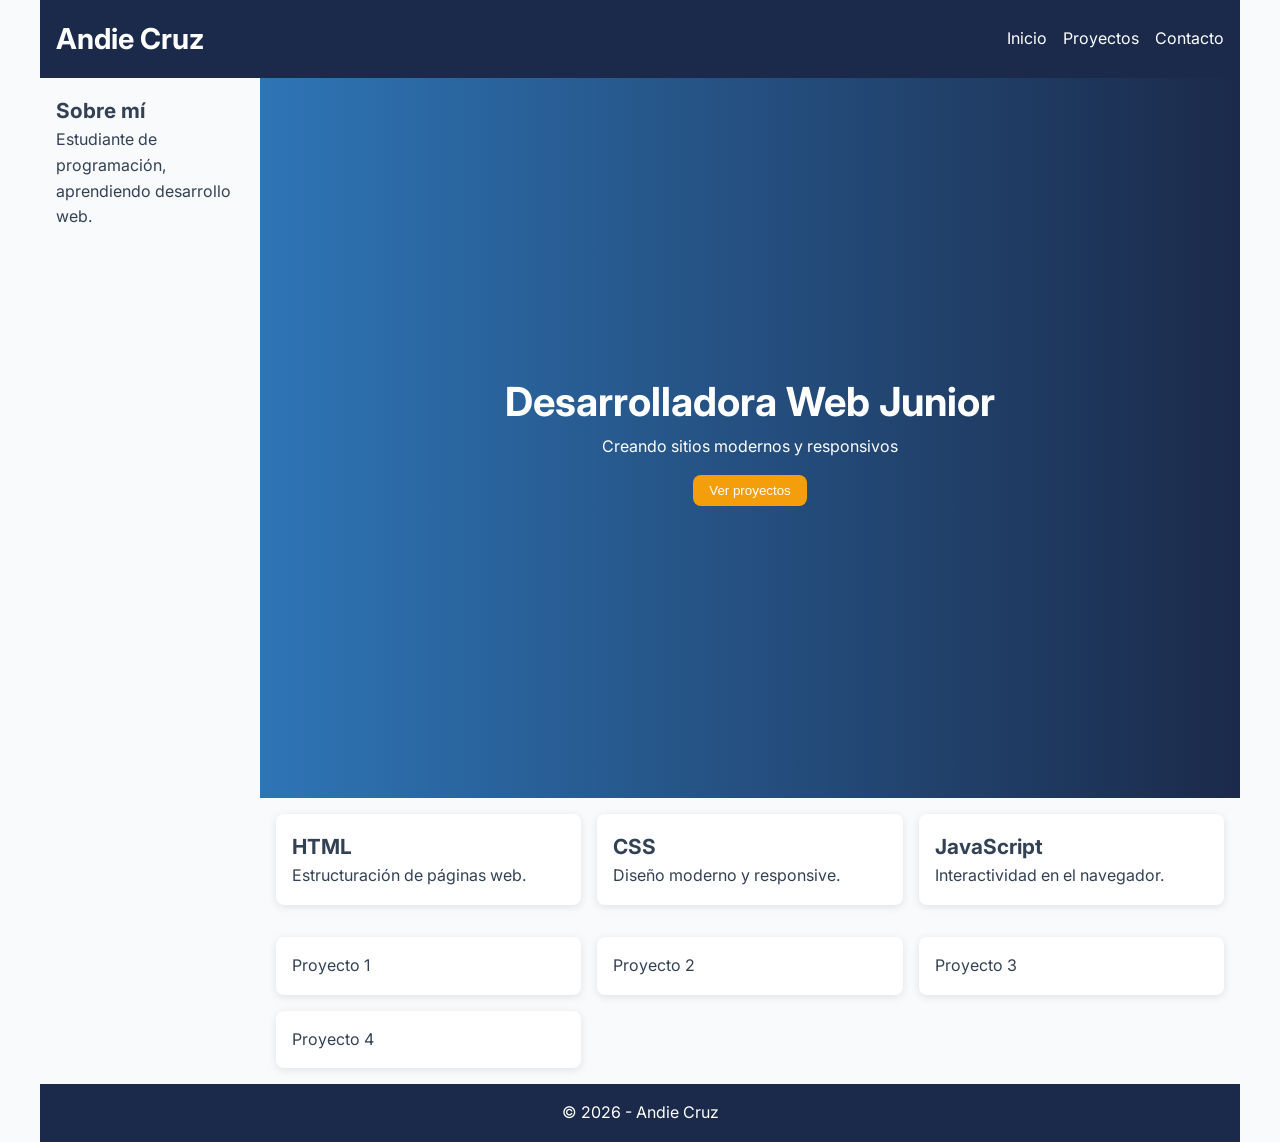
==== index.html @ eafb8ec5 "agrego link a contacto en navbar" ====
<!DOCTYPE html>
<html lang="es">
<head>
  <meta charset="UTF-8">
  <title>Portfolio - Andie Cruz</title>

  <!-- Google Fonts -->
  <link href="https://fonts.googleapis.com/css2?family=Inter&display=swap" rel="stylesheet">

  <link rel="stylesheet" href="css/style.css">
</head>

<body class="layout">

  <!-- HEADER -->
  <header>
    <h2>Andie Cruz</h2>
   <nav>
  <a href="index.html">Inicio</a>
  <a href="#proyectos">Proyectos</a>
  <a href="contact.html">Contacto</a>
  </nav>
  </header>

  <!-- SIDEBAR -->
  <aside>
    <h3>Sobre mí</h3>
    <p>Estudiante de programación, aprendiendo desarrollo web.</p>
  </aside>

  <!-- MAIN -->
  <main>

    <!-- HERO -->
    <section class="hero">
      <div>
        <h1>Desarrolladora Web Junior</h1>
        <p>Creando sitios modernos y responsivos</p>
        <button>Ver proyectos</button>
      </div>
    </section>

    <!-- TARJETAS -->
    <section class="cards">
      <div class="card">
        <h3>HTML</h3>
        <p>Estructuración de páginas web.</p>
      </div>

      <div class="card">
        <h3>CSS</h3>
        <p>Diseño moderno y responsive.</p>
      </div>

      <div class="card">
        <h3>JavaScript</h3>
        <p>Interactividad en el navegador.</p>
      </div>
    </section>

    <!-- GALERÍA -->
    <section class="gallery">
      <div class="card">Proyecto 1</div>
      <div class="card">Proyecto 2</div>
      <div class="card">Proyecto 3</div>
      <div class="card">Proyecto 4</div>
    </section>

  </main>

  <!-- FOOTER -->
  <footer>
    <p>© 2026 - Andie Cruz</p>
  </footer>

</body>
</html>
---- css/style.css ----
/* VARIABLES */
:root {
  --color-primary: #2E75B6;
  --color-secondary: #1B2A4A;
  --color-accent: #F59E0B;
  --color-text: #334155;
  --color-bg: #F8FAFC;
  --radius: 8px;
  --shadow: 0 2px 8px rgba(0,0,0,0.1);
  --font-main: "Inter", Arial, sans-serif;
}

/* RESET */
* {
  margin: 0;
  padding: 0;
  box-sizing: border-box;
}

/* BODY */
body {
  font-family: var(--font-main);
  background: var(--color-bg);
  color: var(--color-text);
}

/* TIPOGRAFÍA */
h1 { font-size: 2.5rem; }
h2 { font-size: 1.8rem; }
h3 { font-size: 1.3rem; }

body {
  font-size: 1rem;
  line-height: 1.6;
}

/* GRID LAYOUT */
.layout {
  display: grid;
  grid-template-columns: 1fr;
  grid-template-areas:
    "header"
    "main"
    "footer";
  min-height: 100vh;
}

/* AREAS */
header { grid-area: header; }
aside { grid-area: sidebar; }
main { grid-area: main; }
footer { grid-area: footer; }

/* HEADER (Flexbox) */
header {
  display: flex;
  justify-content: space-between;
  align-items: center;
  background: var(--color-secondary);
  color: white;
  padding: 1rem;
}

nav {
  display: flex;
  gap: 1rem;
}

nav a {
  color: white;
  text-decoration: none;
  transition: 0.3s;
}

nav a:hover {
  color: var(--color-accent);
}

/* SIDEBAR */
aside {
  display: none;
  padding: 1rem;
}

/* HERO */
.hero {
  display: flex;
  justify-content: center;
  align-items: center;
  min-height: 80vh;
  background: linear-gradient(to right, #2E75B6, #1B2A4A);
  color: white;
  text-align: center;
}

.hero button {
  margin-top: 1rem;
  padding: 0.5rem 1rem;
  border: none;
  background: var(--color-accent);
  color: white;
  border-radius: var(--radius);
  cursor: pointer;
}

/* CARDS */
.cards {
  display: flex;
  flex-wrap: wrap;
  gap: 1rem;
  padding: 1rem;
}

.card {
  flex: 1 1 280px;
  background: white;
  padding: 1rem;
  border-radius: var(--radius);
  box-shadow: var(--shadow);
  transition: 0.3s;
}

.card:hover {
  transform: translateY(-4px);
}

/* GALERÍA */
.gallery {
  display: grid;
  grid-template-columns: repeat(auto-fit, minmax(280px, 1fr));
  gap: 1rem;
  padding: 1rem;
}

/* FOOTER */
footer {
  background: var(--color-secondary);
  color: white;
  text-align: center;
  padding: 1rem;
}

/* 📱 TABLET */
@media (min-width: 768px) {
  .layout {
    grid-template-columns: 220px 1fr;
    grid-template-areas:
      "header header"
      "sidebar main"
      "footer footer";
  }

  aside {
    display: block;
  }
}

/* 💻 DESKTOP */
@media (min-width: 1024px) {
  .layout {
    max-width: 1200px;
    margin: auto;
  }
}

/* 🖥️ PANTALLAS GRANDES */
@media (min-width: 1440px) {
  .layout {
    max-width: 1400px;
  }
}
/* CONTACTO */
.contact {
  padding: 2rem;
}

form {
  max-width: 500px;
  margin: auto;
  display: flex;
  flex-direction: column;
  gap: 1rem;
}

.form-group {
  display: flex;
  flex-direction: column;
}

input, textarea {
  padding: 0.5rem;
  border-radius: var(--radius);
  border: 1px solid #ccc;
}

button {
  padding: 0.7rem;
  background: var(--color-primary);
  color: white;
  border: none;
  border-radius: var(--radius);
  cursor: pointer;
  transition: 0.3s;
}

button:hover {
  background: var(--color-accent);
}
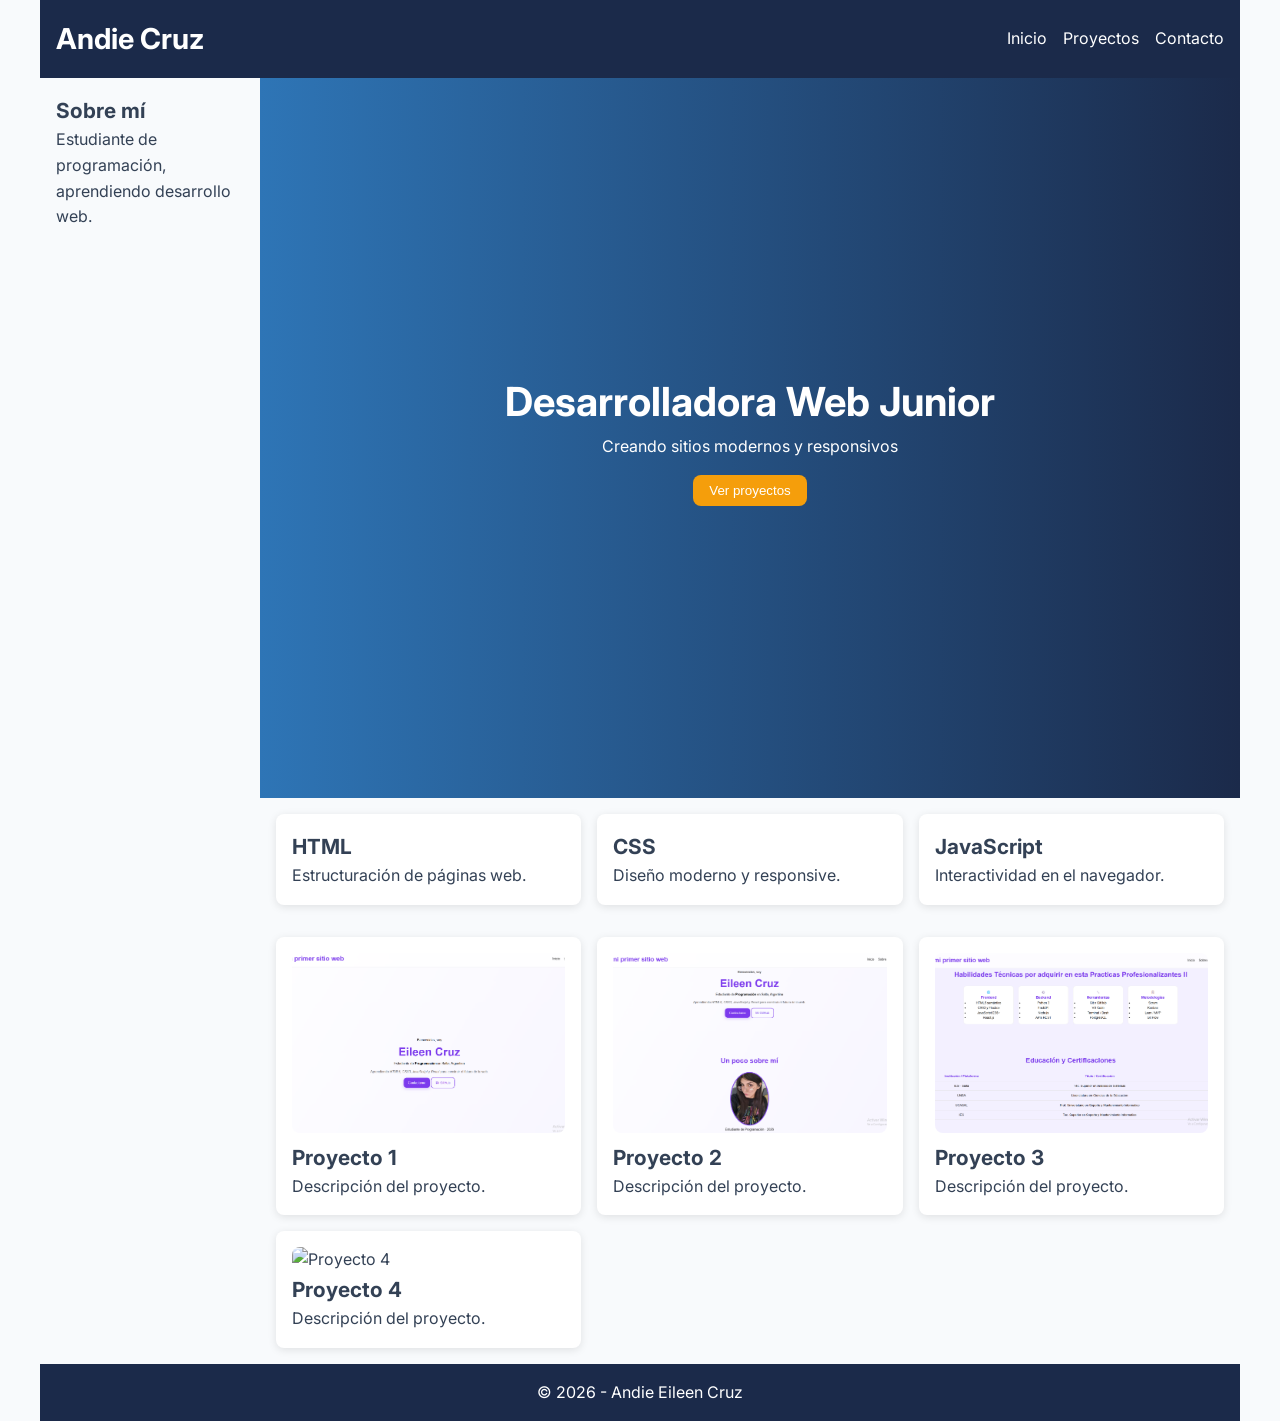
==== commit 77f7f12e: "agrego imagenes de proyectos 1,2,3" ====
--- a/index.html
+++ b/index.html
@@ -59,18 +59,39 @@
     </section>
 
     <!-- GALERÍA -->
-    <section class="gallery">
-      <div class="card">Proyecto 1</div>
-      <div class="card">Proyecto 2</div>
-      <div class="card">Proyecto 3</div>
-      <div class="card">Proyecto 4</div>
-    </section>
+<section class="gallery" id="proyectos">
+
+  <div class="card">
+    <img src="images/proyecto1.png" alt="Proyecto 1">
+    <h3>Proyecto 1</h3>
+    <p>Descripción del proyecto.</p>
+  </div>
+
+  <div class="card">
+    <img src="images/proyecto2.png" alt="Proyecto 2">
+    <h3>Proyecto 2</h3>
+    <p>Descripción del proyecto.</p>
+  </div>
+
+  <div class="card">
+    <img src="images/proyecto3.png" alt="Proyecto 3">
+    <h3>Proyecto 3</h3>
+    <p>Descripción del proyecto.</p>
+  </div>
+
+  <div class="card">
+    <img src="images/proyecto4.png" alt="Proyecto 4">
+    <h3>Proyecto 4</h3>
+    <p>Descripción del proyecto.</p>
+  </div>
+
+</section>
 
   </main>
 
   <!-- FOOTER -->
   <footer>
-    <p>© 2026 - Andie Cruz</p>
+    <p>© 2026 - Andie Eileen Cruz</p>
   </footer>
 
 </body>
--- a/css/style.css
+++ b/css/style.css
@@ -140,7 +140,7 @@
   padding: 1rem;
 }
 
-/* 📱 TABLET */
+/* TABLET */
 @media (min-width: 768px) {
   .layout {
     grid-template-columns: 220px 1fr;
@@ -155,7 +155,7 @@
   }
 }
 
-/* 💻 DESKTOP */
+/* DESKTOP */
 @media (min-width: 1024px) {
   .layout {
     max-width: 1200px;
@@ -163,7 +163,7 @@
   }
 }
 
-/* 🖥️ PANTALLAS GRANDES */
+/* PANTALLAS GRANDES */
 @media (min-width: 1440px) {
   .layout {
     max-width: 1400px;
@@ -206,3 +206,10 @@
 button:hover {
   background: var(--color-accent);
 }
+
+.gallery img {
+  width: 100%;
+  height: 180px;
+  object-fit: cover;
+  border-radius: var(--radius);
+}
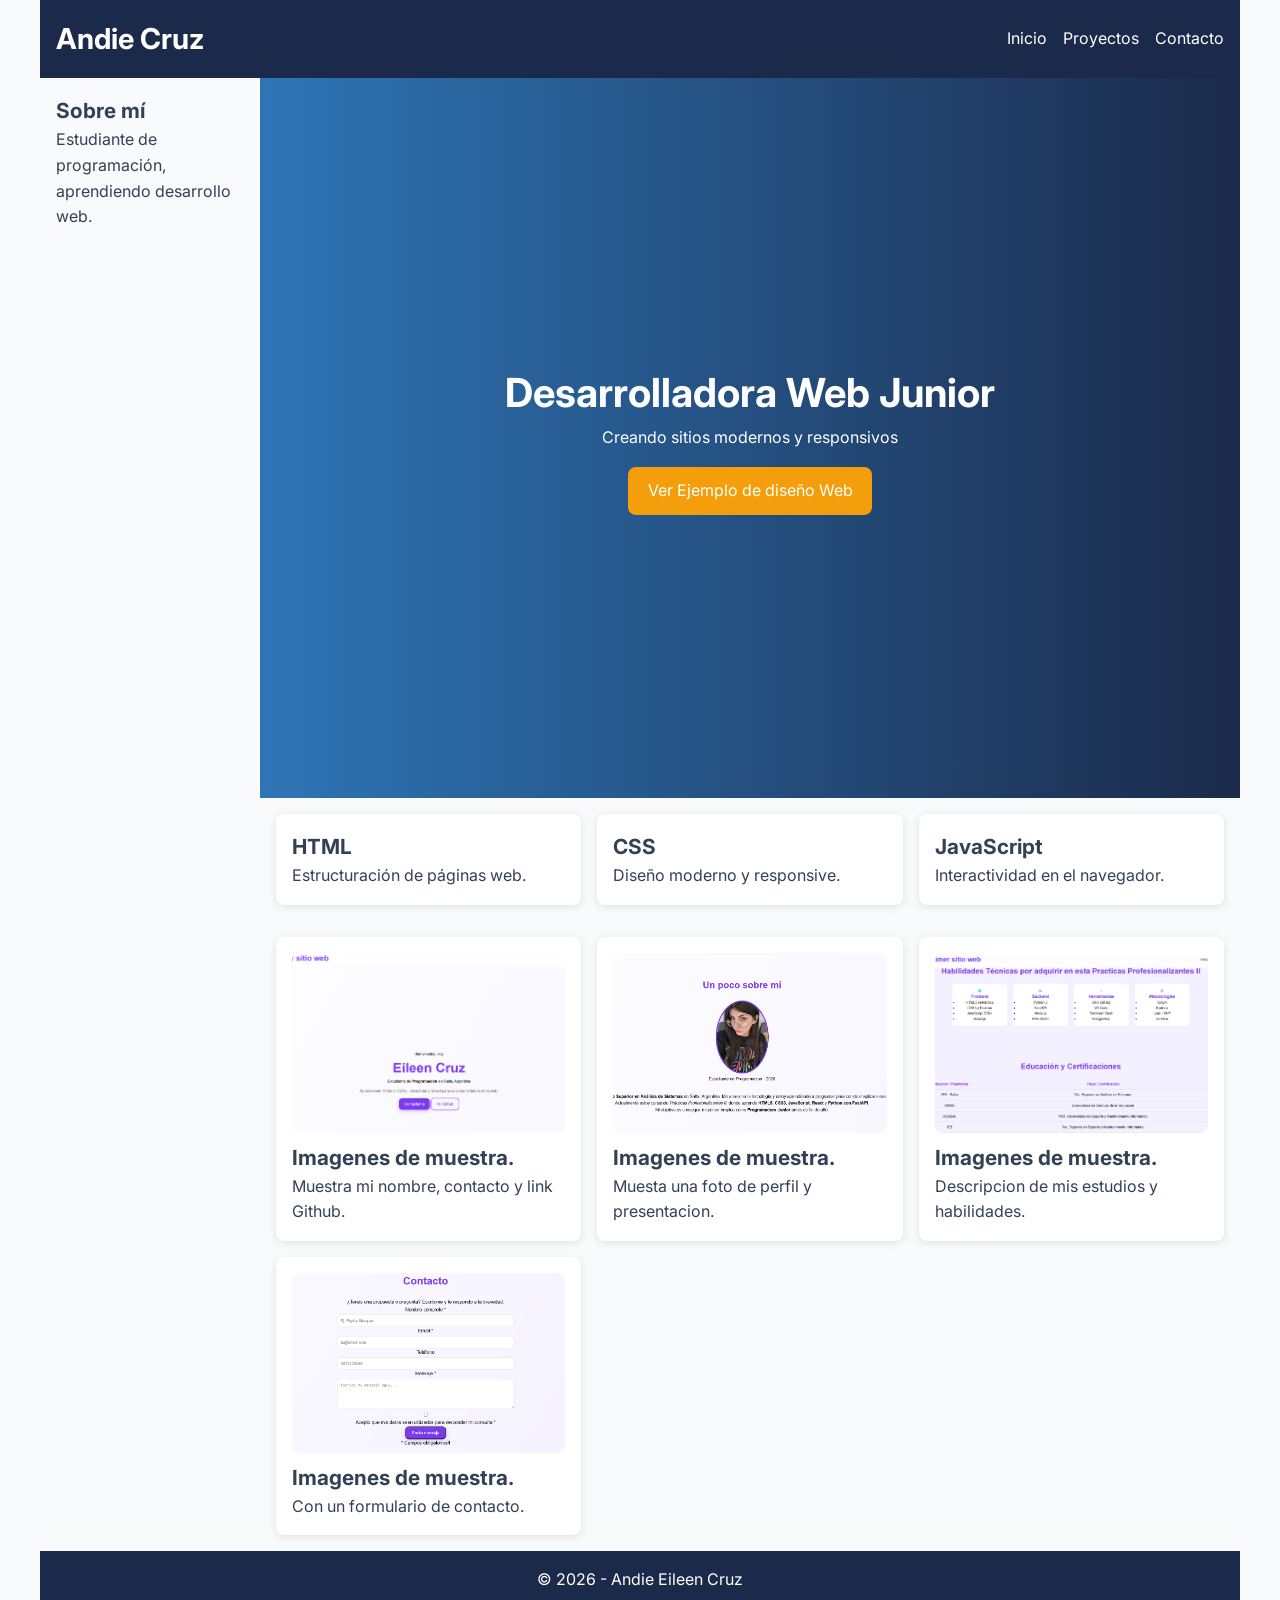
==== commit d19d297d: "agrego boton de mi proyecto y imagen proyecto4" ====
--- a/index.html
+++ b/index.html
@@ -36,7 +36,7 @@
       <div>
         <h1>Desarrolladora Web Junior</h1>
         <p>Creando sitios modernos y responsivos</p>
-        <button>Ver proyectos</button>
+        <a href="#proyectos" class="btn">Ver Ejemplo de diseño Web</a>
       </div>
     </section>
 
@@ -59,30 +59,30 @@
     </section>
 
     <!-- GALERÍA -->
-<section class="gallery" id="proyectos">
+  <section class="gallery" id="proyectos">
 
   <div class="card">
     <img src="images/proyecto1.png" alt="Proyecto 1">
-    <h3>Proyecto 1</h3>
-    <p>Descripción del proyecto.</p>
+    <h3>Imagenes de muestra.</h3>
+    <p>Muestra mi nombre, contacto y link Github.</p>
   </div>
 
   <div class="card">
     <img src="images/proyecto2.png" alt="Proyecto 2">
-    <h3>Proyecto 2</h3>
-    <p>Descripción del proyecto.</p>
+    <h3>Imagenes de muestra.</h3>
+    <p>Muesta una foto de perfil y presentacion.</p>
   </div>
 
   <div class="card">
     <img src="images/proyecto3.png" alt="Proyecto 3">
-    <h3>Proyecto 3</h3>
-    <p>Descripción del proyecto.</p>
+    <h3>Imagenes de muestra.</h3>
+    <p>Descripcion de mis estudios y habilidades.</p>
   </div>
 
   <div class="card">
     <img src="images/proyecto4.png" alt="Proyecto 4">
-    <h3>Proyecto 4</h3>
-    <p>Descripción del proyecto.</p>
+    <h3>Imagenes de muestra.</h3>
+    <p>Con un formulario de contacto.</p>
   </div>
 
 </section>
--- a/css/style.css
+++ b/css/style.css
@@ -212,4 +212,18 @@
   height: 180px;
   object-fit: cover;
   border-radius: var(--radius);
+}
+.btn {
+  display: inline-block;
+  margin-top: 1rem;
+  padding: 0.7rem 1.2rem;
+  background: var(--color-accent);
+  color: white;
+  text-decoration: none;
+  border-radius: var(--radius);
+  transition: 0.3s;
+}
+
+.btn:hover {
+  background: var(--color-primary);
 }
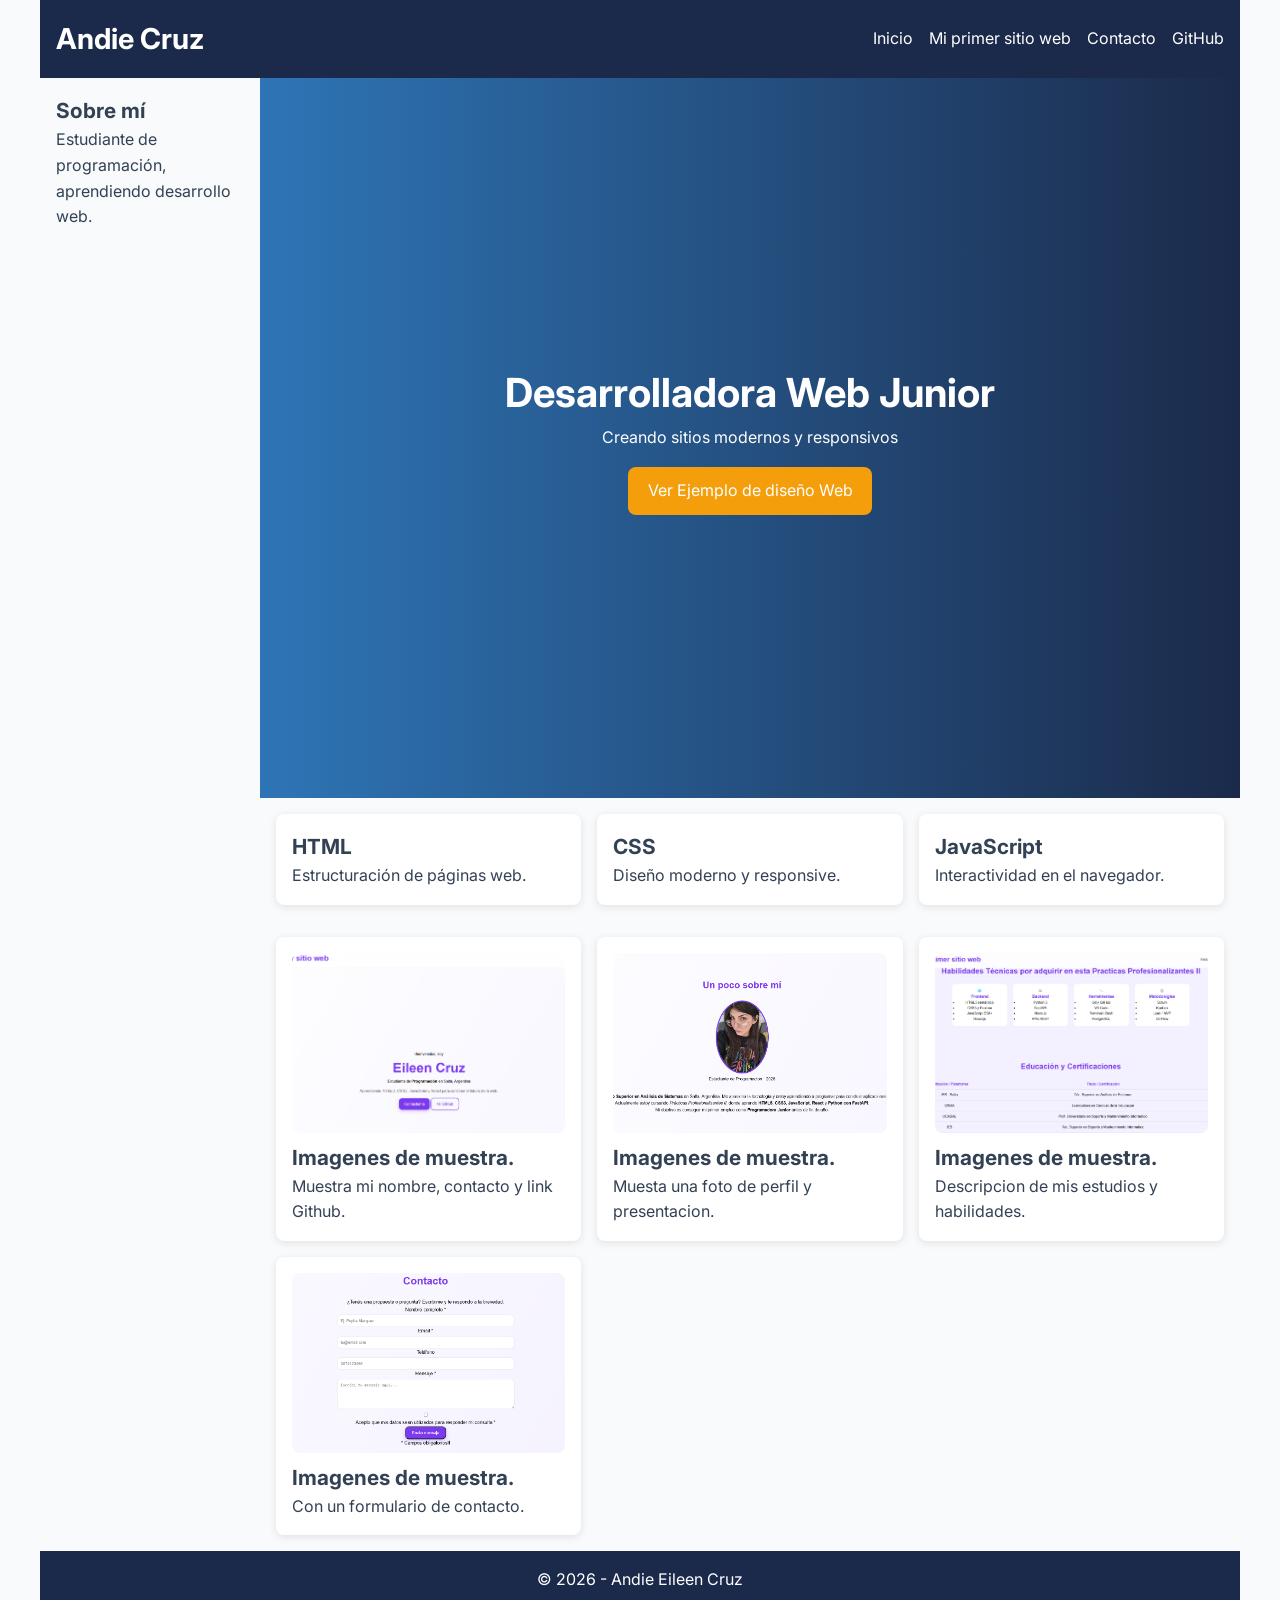
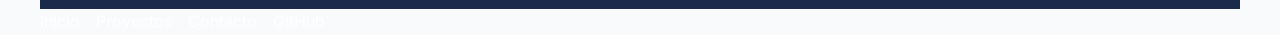
==== commit 3b333947: "agrego link a github y boton a imagenes de ejemplo" ====
--- a/index.html
+++ b/index.html
@@ -17,8 +17,9 @@
     <h2>Andie Cruz</h2>
    <nav>
   <a href="index.html">Inicio</a>
-  <a href="#proyectos">Proyectos</a>
+  <a href="#proyectos">Mi primer sitio web</a>
   <a href="contact.html">Contacto</a>
+  <a href="https://github.com/eileencross" target="_blank">GitHub</a>
   </nav>
   </header>
 
@@ -95,4 +96,10 @@
   </footer>
 
 </body>
-</html>+</html>
+<nav>
+  <a href="index.html">Inicio</a>
+  <a href="#proyectos">Proyectos</a>
+  <a href="contact.html">Contacto</a>
+  <a href="https://github.com/eileencross" target="_blank">GitHub</a>
+</nav>
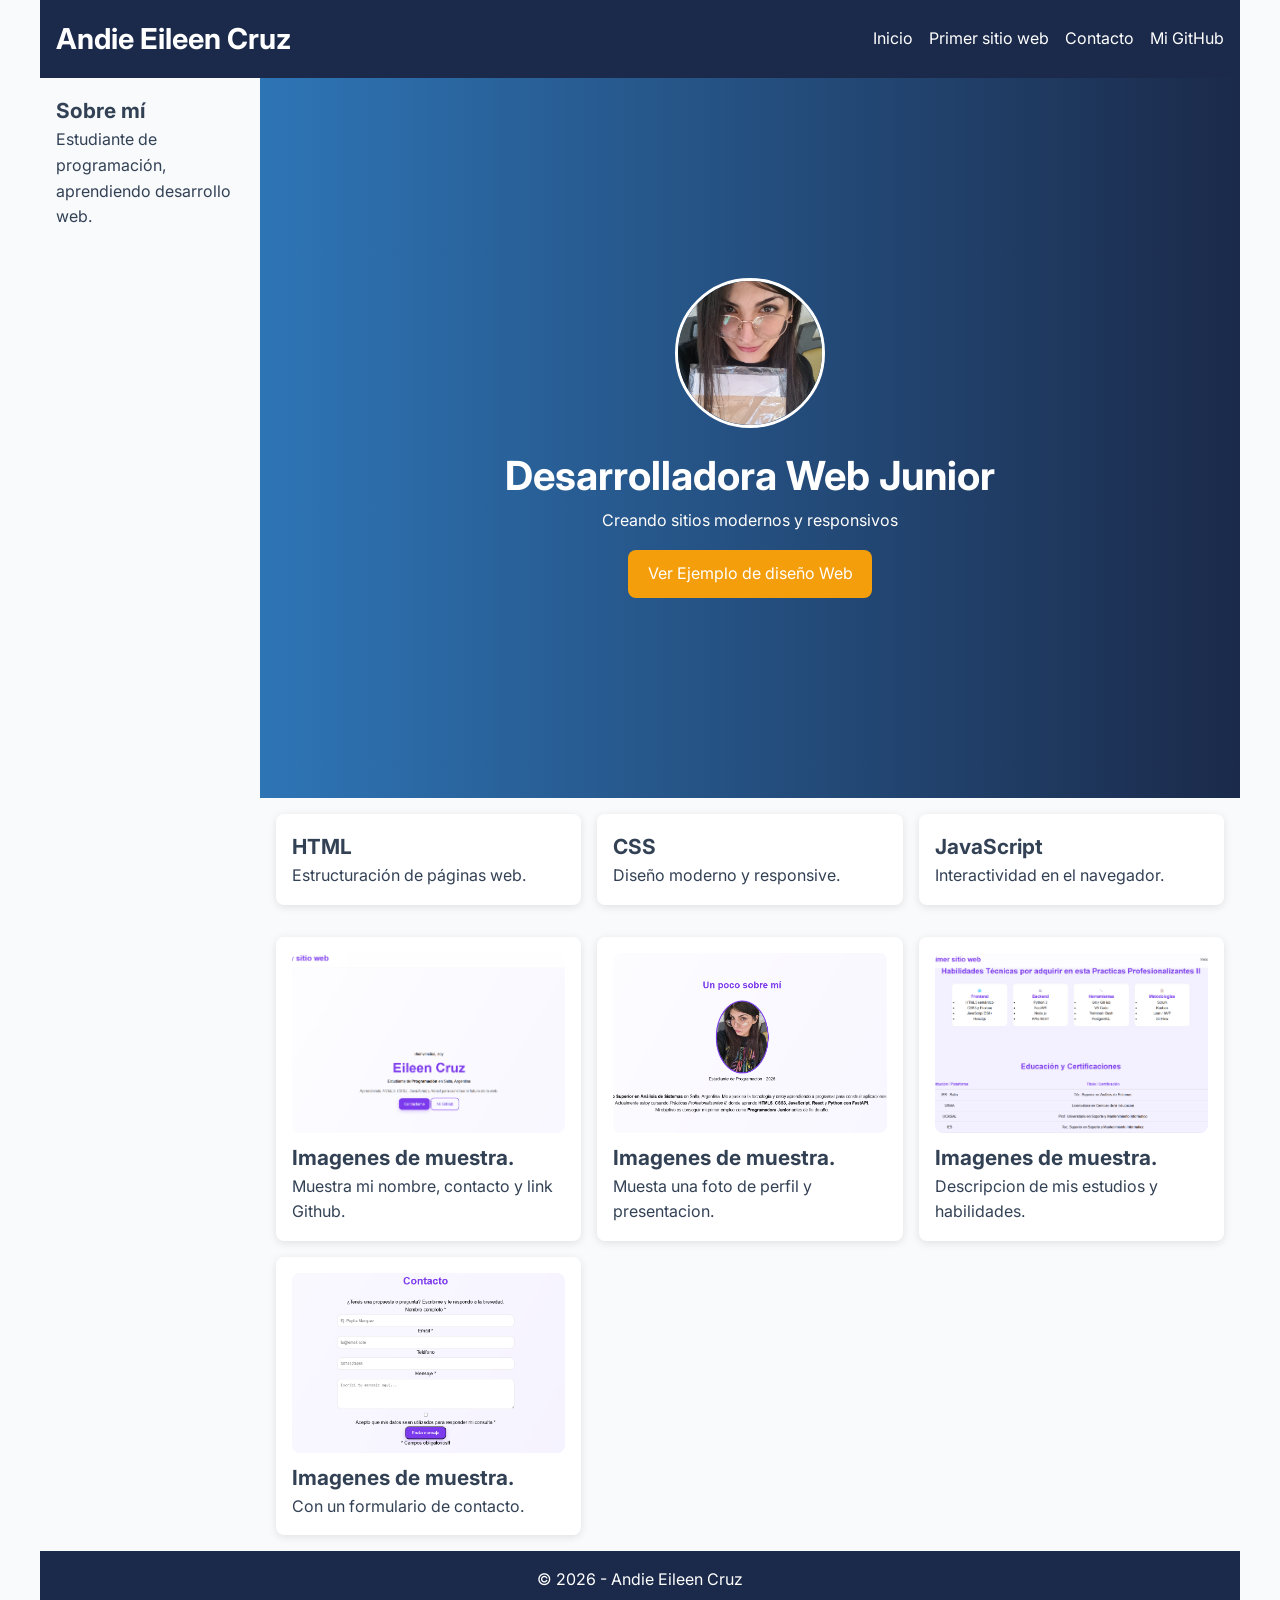
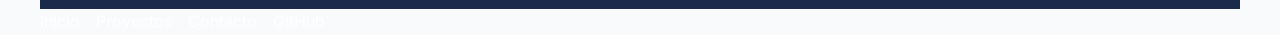
==== commit cb3b3e76: "agrego foto de perfil en index, css y carpeta image" ====
--- a/index.html
+++ b/index.html
@@ -2,7 +2,7 @@
 <html lang="es">
 <head>
   <meta charset="UTF-8">
-  <title>Portfolio - Andie Cruz</title>
+  <title>Portfolio - Andie Eileen Cruz</title>
 
   <!-- Google Fonts -->
   <link href="https://fonts.googleapis.com/css2?family=Inter&display=swap" rel="stylesheet">
@@ -14,12 +14,12 @@
 
   <!-- HEADER -->
   <header>
-    <h2>Andie Cruz</h2>
+    <h2>Andie Eileen Cruz</h2>
    <nav>
   <a href="index.html">Inicio</a>
-  <a href="#proyectos">Mi primer sitio web</a>
+  <a href="#proyectos">Primer sitio web</a>
   <a href="contact.html">Contacto</a>
-  <a href="https://github.com/eileencross" target="_blank">GitHub</a>
+  <a href="https://github.com/eileencross" target="_blank">Mi GitHub</a>
   </nav>
   </header>
 
@@ -33,13 +33,18 @@
   <main>
 
     <!-- HERO -->
-    <section class="hero">
-      <div>
-        <h1>Desarrolladora Web Junior</h1>
-        <p>Creando sitios modernos y responsivos</p>
-        <a href="#proyectos" class="btn">Ver Ejemplo de diseño Web</a>
-      </div>
-    </section>
+  <section class="hero">
+    <div class="hero-content">
+
+    <img src="images/perfil.jpg" alt="Foto de perfil" class="perfil">
+
+    <h1>Desarrolladora Web Junior</h1>
+    <p>Creando sitios modernos y responsivos</p>
+
+    <a href="#proyectos" class="btn">Ver Ejemplo de diseño Web</a>
+
+    </div>
+  </section>
 
     <!-- TARJETAS -->
     <section class="cards">
--- a/css/style.css
+++ b/css/style.css
@@ -226,4 +226,19 @@
 
 .btn:hover {
   background: var(--color-primary);
+}
+.hero-content {
+  display: flex;
+  flex-direction: column;
+  align-items: center;
+}
+
+/* FOTO DE PERFIL */
+.perfil {
+  width: 150px;
+  height: 150px;
+  border-radius: 50%;
+  object-fit: cover;
+  margin-bottom: 1rem;
+  border: 3px solid white;
 }
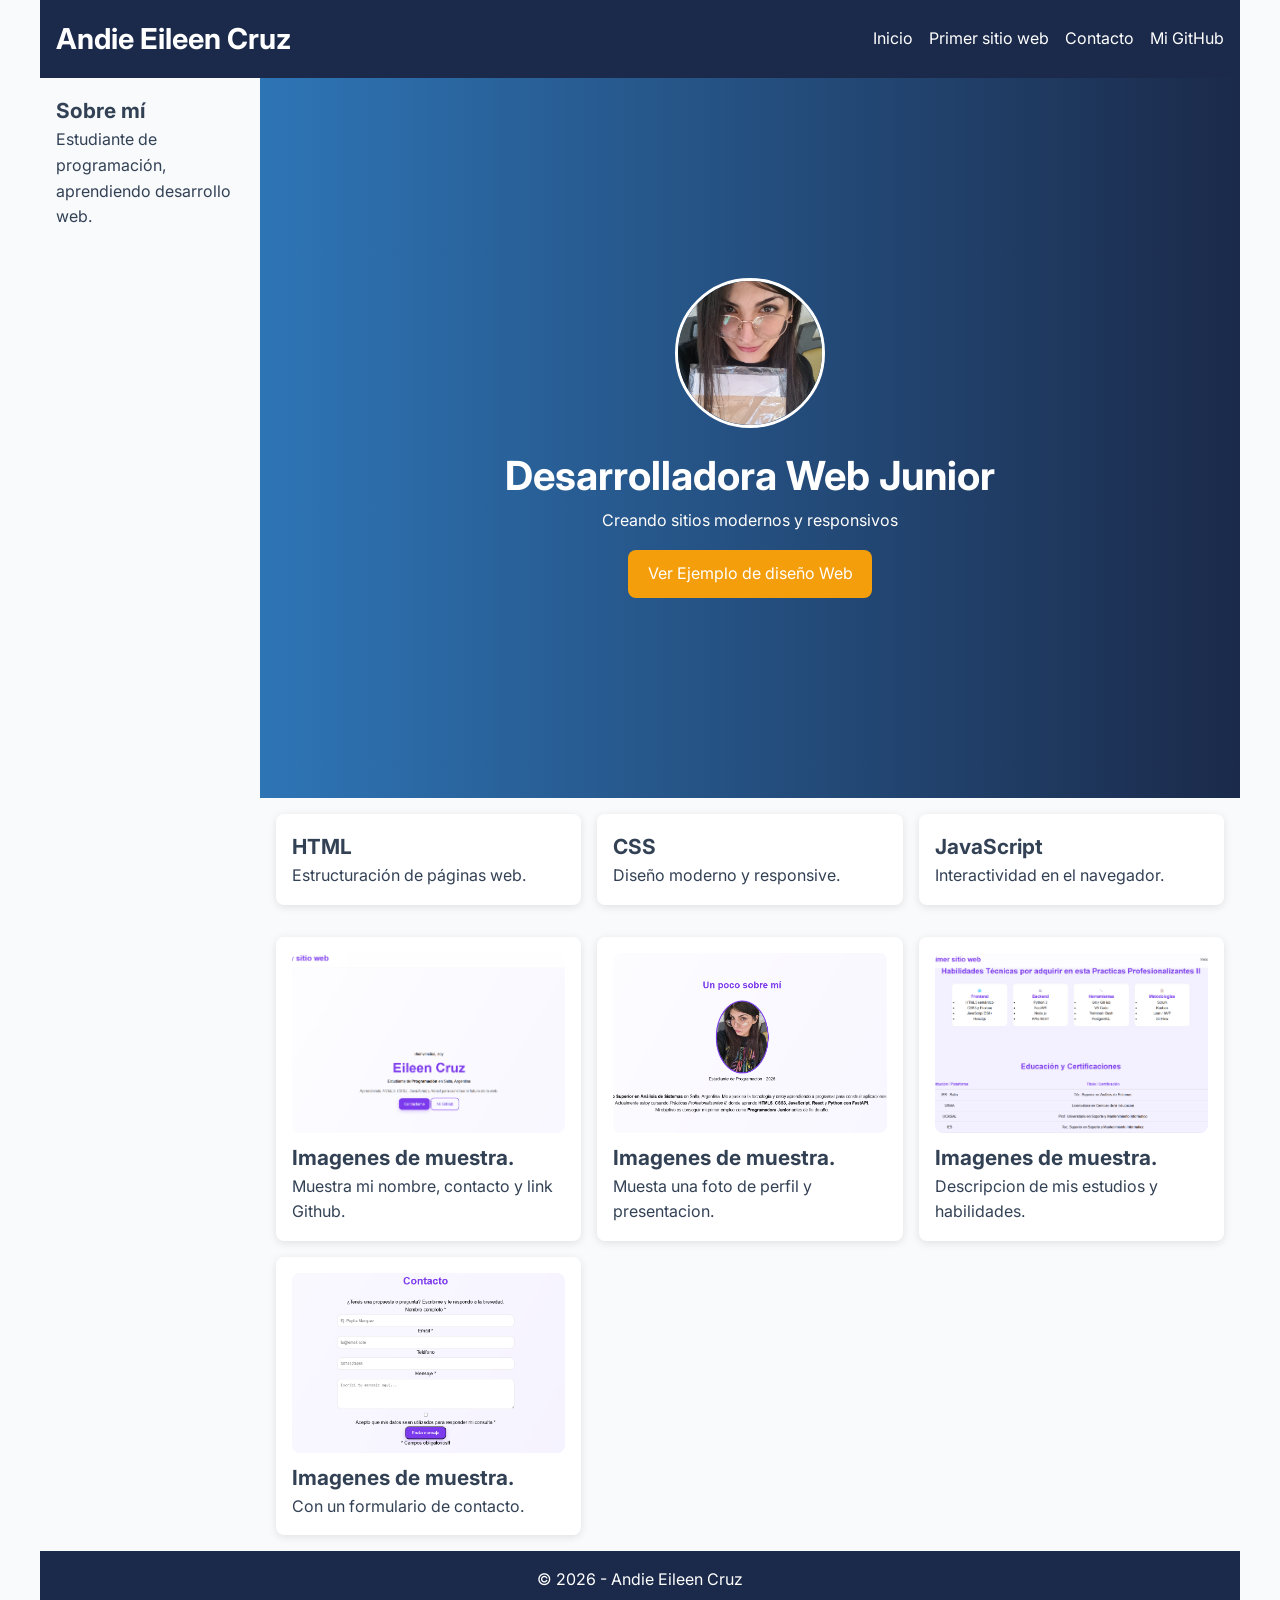
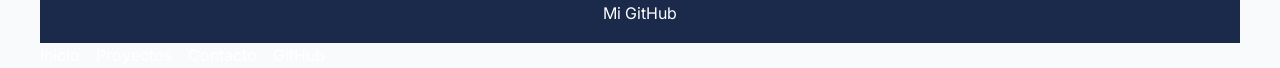
==== commit 1ee1ba39: "agregados footer link github" ====
--- a/index.html
+++ b/index.html
@@ -68,25 +68,25 @@
   <section class="gallery" id="proyectos">
 
   <div class="card">
-    <img src="images/proyecto1.png" alt="Proyecto 1">
+    <img src="images/proyecto1.png" class="img-proyecto" alt="Proyecto 1">
     <h3>Imagenes de muestra.</h3>
     <p>Muestra mi nombre, contacto y link Github.</p>
   </div>
 
   <div class="card">
-    <img src="images/proyecto2.png" alt="Proyecto 2">
+    <img src="images/proyecto2.png" class="img-proyecto" alt="Proyecto 2">
     <h3>Imagenes de muestra.</h3>
     <p>Muesta una foto de perfil y presentacion.</p>
   </div>
 
   <div class="card">
-    <img src="images/proyecto3.png" alt="Proyecto 3">
+    <img src="images/proyecto3.png" class="img-proyecto" alt="Proyecto 3">
     <h3>Imagenes de muestra.</h3>
     <p>Descripcion de mis estudios y habilidades.</p>
   </div>
 
   <div class="card">
-    <img src="images/proyecto4.png" alt="Proyecto 4">
+    <img src="images/proyecto4.png" class="img-proyecto" alt="Proyecto 4">
     <h3>Imagenes de muestra.</h3>
     <p>Con un formulario de contacto.</p>
   </div>
@@ -97,7 +97,11 @@
 
   <!-- FOOTER -->
   <footer>
-    <p>© 2026 - Andie Eileen Cruz</p>
+  <p>© 2026 - Andie Eileen Cruz</p>
+
+  <a href="https://github.com/eileencross" target="_blank" class="github-link">
+    Mi GitHub
+  </a>
   </footer>
 
 </body>
--- a/css/style.css
+++ b/css/style.css
@@ -241,4 +241,29 @@
   object-fit: cover;
   margin-bottom: 1rem;
   border: 3px solid white;
+}
+.img-proyecto {
+  width: 100%;
+  height: 180px;
+  object-fit: cover;
+  border-radius: var(--radius);
+  transition: transform 0.3s ease;
+}
+
+.img-proyecto:hover {
+  transform: scale(1.1);
+}
+.img-proyecto:hover {
+  transform: scale(2.4);
+}
+.github-link {
+  display: inline-block;
+  margin-top: 0.5rem;
+  color: white;
+  text-decoration: none;
+  transition: 0.3s;
+}
+
+.github-link:hover {
+  color: var(--color-accent);
 }
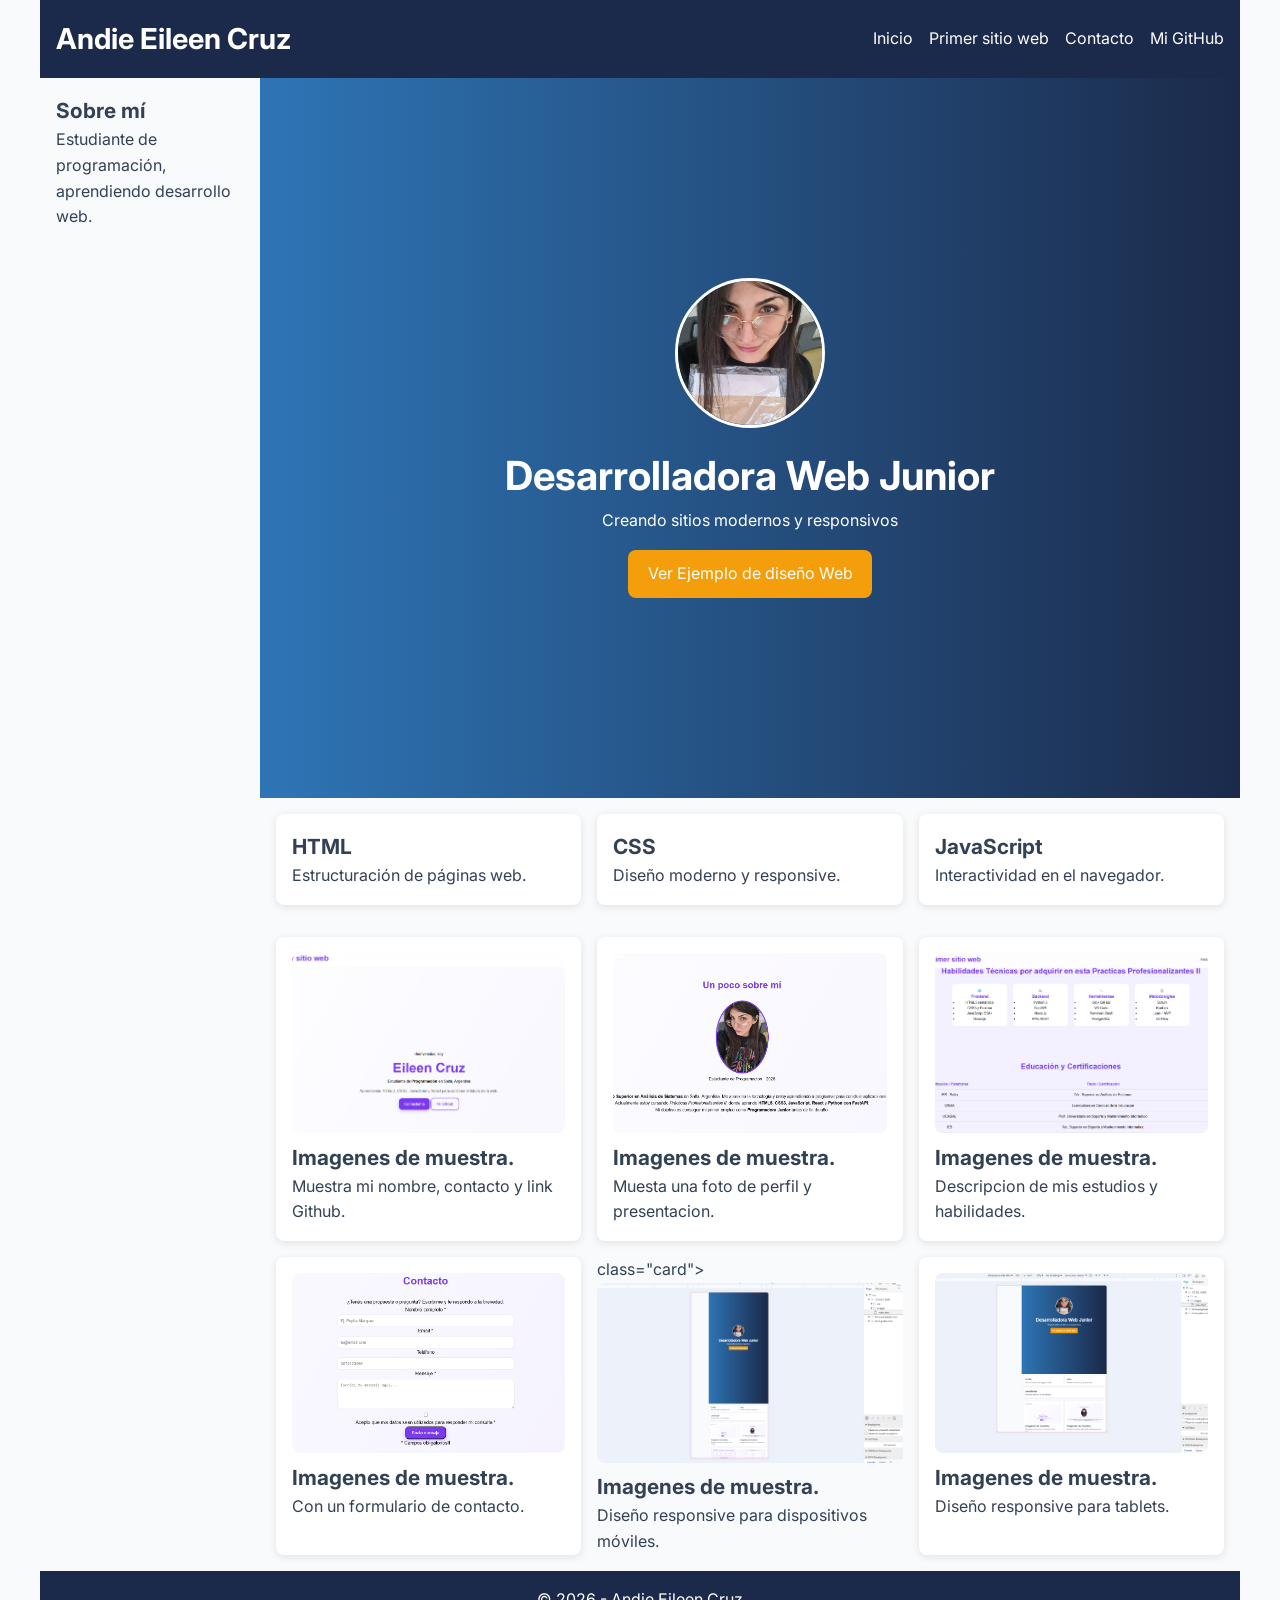
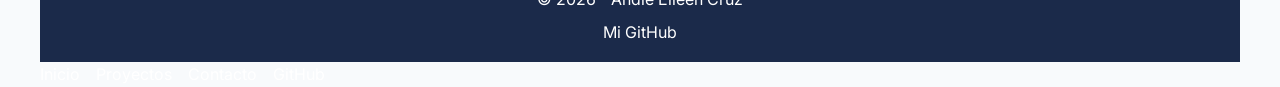
==== commit 3ae15375: "imagenes muestra diseño responsive" ====
--- a/index.html
+++ b/index.html
@@ -91,6 +91,16 @@
     <p>Con un formulario de contacto.</p>
   </div>
 
+  <div> class="card">
+    <img src="images/mobile.png" class="img-proyecto" alt="Proyecto 5">
+    <h3>Imagenes de muestra.</h3>
+    <p>Diseño responsive para dispositivos móviles.</p>
+  </div>
+
+  <div class="card">
+    <img src="images/tablet.png" class="img-proyecto" alt="Proyecto 6">
+    <h3>Imagenes de muestra.</h3>
+    <p>Diseño responsive para tablets.</p>
 </section>
 
   </main>
